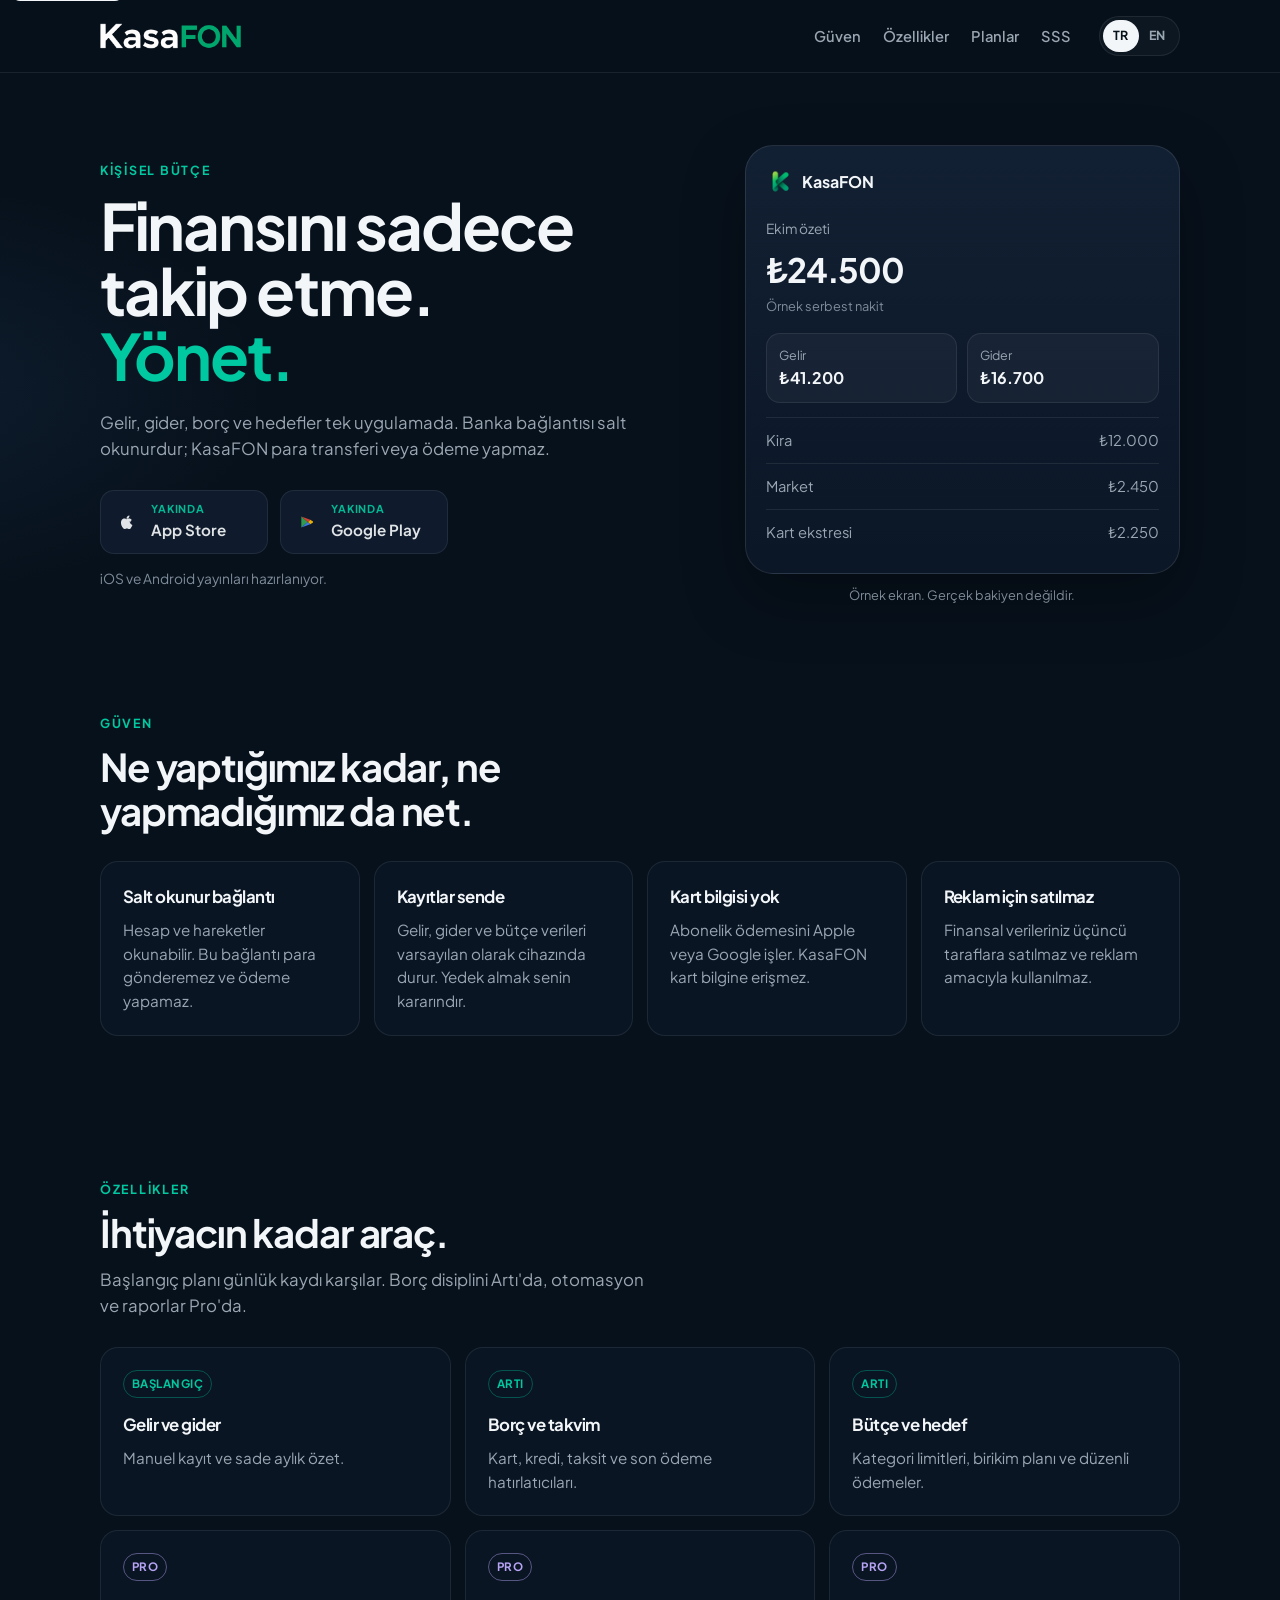
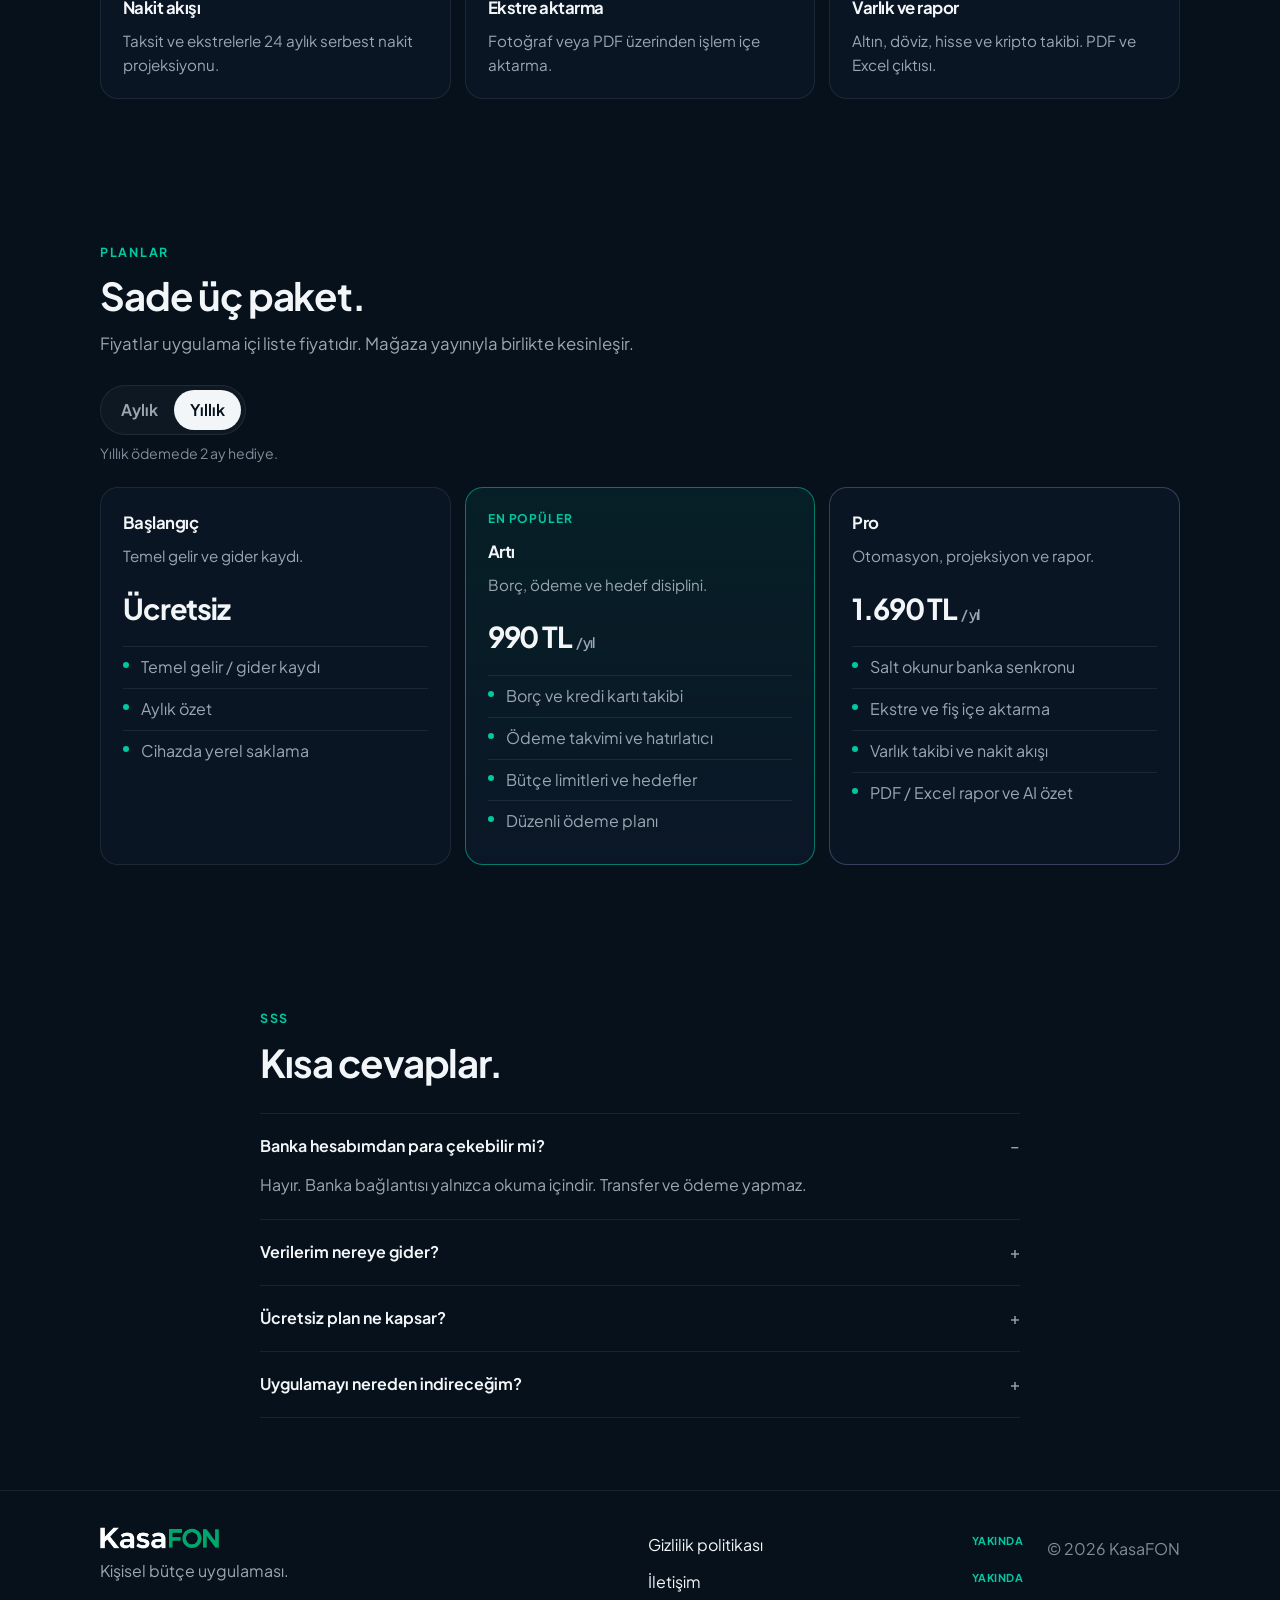
==== onizleme/index.html @ 9f0f2aa6 "Show a coming soon page to visitors while design preview stays private." ====
<!DOCTYPE html>
<html lang="tr">
  <head>
    <meta charset="utf-8" />
    <meta name="robots" content="noindex, nofollow" />
    <meta name="viewport" content="width=device-width, initial-scale=1" />
    <title>KasaFON — Kişisel bütçe</title>
    <meta
      name="description"
      content="KasaFON gelir, gider, borç ve hedeflerini tek yerde toplar. Banka bağlantısı salt okunurdur; uygulama para transferi veya ödeme yapmaz."
    />
    <meta name="theme-color" content="#07111c" />
    <link rel="icon" href="../assets/favicon.png" type="image/png" />
    <link rel="preconnect" href="https://fonts.googleapis.com" />
    <link rel="preconnect" href="https://fonts.gstatic.com" crossorigin />
    <link
      href="https://fonts.googleapis.com/css2?family=Plus+Jakarta+Sans:wght@400..700&display=swap"
      rel="stylesheet"
    />
    <link rel="stylesheet" href="../styles.css" />
  </head>
  <body>
    <a class="skip" href="#icerik" data-i18n="skip">İçeriğe geç</a>

    <header class="site-header">
      <div class="shell header-inner">
        <a class="brand" href="#ust" aria-label="KasaFON">
          <img src="../assets/wordmark.png" alt="KasaFON" width="150" height="28" />
        </a>
        <nav class="nav" data-i18n-aria="nav.label" aria-label="Sayfa">
          <a href="#guven" data-i18n="nav.trust">Güven</a>
          <a href="#ozellikler" data-i18n="nav.features">Özellikler</a>
          <a href="#planlar" data-i18n="nav.plans">Planlar</a>
          <a href="#sss" data-i18n="nav.faq">SSS</a>
        </nav>
        <div class="lang" role="group" data-i18n-aria="lang.label">
          <button type="button" data-set-lang="tr" aria-pressed="true">TR</button>
          <button type="button" data-set-lang="en" aria-pressed="false">EN</button>
        </div>
      </div>
    </header>

    <main id="icerik">
      <section class="hero" id="ust">
        <div class="shell hero-grid">
          <div class="hero-copy">
            <p class="eyebrow" data-i18n="hero.kicker">Kişisel bütçe</p>
            <h1>
              <span data-i18n="hero.title">Finansını sadece takip etme.</span>
              <span class="accent" data-i18n="hero.titleEm">Yönet.</span>
            </h1>
            <p class="lead" data-i18n="hero.lead">
              Gelir, gider, borç ve hedefler tek uygulamada. Banka bağlantısı salt okunurdur;
              KasaFON para transferi veya ödeme yapmaz.
            </p>
            <div class="store-row">
              <button type="button" class="store" disabled>
                <span class="store-mark" aria-hidden="true">
                  <svg viewBox="0 0 24 24" width="18" height="18">
                    <path
                      fill="currentColor"
                      d="M16.4 12.7c0-2.3 1.9-3.4 2-3.5-1.1-1.6-2.8-1.8-3.4-1.8-1.4-.2-2.8.8-3.5.8s-1.8-.8-3-.8c-1.5 0-3 .9-3.8 2.3-1.6 2.8-.4 7 1.2 9.3.8 1.1 1.7 2.3 2.9 2.3 1.2 0 1.6-.7 3-.7s1.8.7 3 .7 2-.1 2.9-2.3c.7-1 1.2-2 1.5-3.1-3.9-1.5-3.8-5.4-3.8-5.2zM14.3 6.2c.6-.8 1.1-1.9.9-3-1 .1-2.1.7-2.8 1.5-.6.7-1.2 1.8-1 2.9 1.1.1 2.2-.5 2.9-1.4z"
                    />
                  </svg>
                </span>
                <span>
                  <small data-i18n="store.soon">Yakında</small>
                  <strong>App Store</strong>
                </span>
              </button>
              <button type="button" class="store" disabled>
                <span class="store-mark" aria-hidden="true">
                  <svg viewBox="0 0 24 24" width="16" height="16">
                    <path fill="#34a853" d="M3.5 20.4 13.2 12 3.5 3.6z" />
                    <path fill="#fbbc04" d="M16.8 15.2 13.2 12l3.6-3.2 3.7 2.1c.8.5.8 1.7 0 2.2z" />
                    <path fill="#4285f4" d="M3.5 20.4 16.8 15.2 13.2 12z" />
                    <path fill="#ea4335" d="M3.5 3.6 13.2 12l3.6-3.2z" />
                  </svg>
                </span>
                <span>
                  <small data-i18n="store.soon">Yakında</small>
                  <strong>Google Play</strong>
                </span>
              </button>
            </div>
            <p class="fine" data-i18n="hero.note">iOS ve Android yayınları hazırlanıyor.</p>
          </div>

          <figure class="preview">
            <div class="phone">
              <div class="phone-bar">
                <img src="../assets/icon.png" alt="" width="28" height="28" />
                <span>KasaFON</span>
              </div>
              <p class="phone-label" data-i18n="mock.month">Ekim özeti</p>
              <p class="phone-amount">₺24.500</p>
              <p class="phone-caption" data-i18n="mock.balance">Örnek serbest nakit</p>
              <div class="split">
                <div>
                  <span data-i18n="mock.income">Gelir</span>
                  <strong>₺41.200</strong>
                </div>
                <div>
                  <span data-i18n="mock.expense">Gider</span>
                  <strong>₺16.700</strong>
                </div>
              </div>
              <ul class="phone-list">
                <li>
                  <span data-i18n="mock.row1">Kira</span>
                  <span>₺12.000</span>
                </li>
                <li>
                  <span data-i18n="mock.row2">Market</span>
                  <span>₺2.450</span>
                </li>
                <li>
                  <span data-i18n="mock.row3">Kart ekstresi</span>
                  <span>₺2.250</span>
                </li>
              </ul>
            </div>
            <figcaption data-i18n="mock.caption">Örnek ekran. Gerçek bakiyen değildir.</figcaption>
          </figure>
        </div>
      </section>

      <section class="trust" id="guven">
        <div class="shell">
          <div class="section-head">
            <p class="eyebrow" data-i18n="trust.kicker">Güven</p>
            <h2 data-i18n="trust.title">Ne yaptığımız kadar, ne yapmadığımız da net.</h2>
          </div>
          <div class="trust-grid">
            <article>
              <h3 data-i18n="trust.t1">Salt okunur bağlantı</h3>
              <p data-i18n="trust.d1">
                Hesap ve hareketler okunabilir. Bu bağlantı para gönderemez ve ödeme yapamaz.
              </p>
            </article>
            <article>
              <h3 data-i18n="trust.t2">Kayıtlar sende</h3>
              <p data-i18n="trust.d2">
                Gelir, gider ve bütçe verileri varsayılan olarak cihazında durur. Yedek almak senin kararındır.
              </p>
            </article>
            <article>
              <h3 data-i18n="trust.t3">Kart bilgisi yok</h3>
              <p data-i18n="trust.d3">
                Abonelik ödemesini Apple veya Google işler. KasaFON kart bilgine erişmez.
              </p>
            </article>
            <article>
              <h3 data-i18n="trust.t4">Reklam için satılmaz</h3>
              <p data-i18n="trust.d4">Finansal verileriniz üçüncü taraflara satılmaz ve reklam amacıyla kullanılmaz.</p>
            </article>
          </div>
        </div>
      </section>

      <section class="features" id="ozellikler">
        <div class="shell">
          <div class="section-head">
            <p class="eyebrow" data-i18n="features.kicker">Özellikler</p>
            <h2 data-i18n="features.title">İhtiyacın kadar araç.</h2>
            <p class="sub" data-i18n="features.lead">
              Başlangıç planı günlük kaydı karşılar. Borç disiplini Artı'da, otomasyon ve raporlar Pro'da.
            </p>
          </div>
          <div class="feature-grid">
            <article>
              <span class="badge" data-i18n="plan.starter">Başlangıç</span>
              <h3 data-i18n="f1.title">Gelir ve gider</h3>
              <p data-i18n="f1.body">Manuel kayıt ve sade aylık özet.</p>
            </article>
            <article>
              <span class="badge" data-i18n="plan.plus">Artı</span>
              <h3 data-i18n="f2.title">Borç ve takvim</h3>
              <p data-i18n="f2.body">Kart, kredi, taksit ve son ödeme hatırlatıcıları.</p>
            </article>
            <article>
              <span class="badge" data-i18n="plan.plus">Artı</span>
              <h3 data-i18n="f3.title">Bütçe ve hedef</h3>
              <p data-i18n="f3.body">Kategori limitleri, birikim planı ve düzenli ödemeler.</p>
            </article>
            <article>
              <span class="badge badge-pro" data-i18n="plan.pro">Pro</span>
              <h3 data-i18n="f4.title">Nakit akışı</h3>
              <p data-i18n="f4.body">Taksit ve ekstrelerle 24 aylık serbest nakit projeksiyonu.</p>
            </article>
            <article>
              <span class="badge badge-pro" data-i18n="plan.pro">Pro</span>
              <h3 data-i18n="f5.title">Ekstre aktarma</h3>
              <p data-i18n="f5.body">Fotoğraf veya PDF üzerinden işlem içe aktarma.</p>
            </article>
            <article>
              <span class="badge badge-pro" data-i18n="plan.pro">Pro</span>
              <h3 data-i18n="f6.title">Varlık ve rapor</h3>
              <p data-i18n="f6.body">Altın, döviz, hisse ve kripto takibi. PDF ve Excel çıktısı.</p>
            </article>
          </div>
        </div>
      </section>

      <section class="plans" id="planlar">
        <div class="shell">
          <div class="section-head">
            <p class="eyebrow" data-i18n="plans.kicker">Planlar</p>
            <h2 data-i18n="plans.title">Sade üç paket.</h2>
            <p class="sub" data-i18n="plans.lead">
              Fiyatlar uygulama içi liste fiyatıdır. Mağaza yayınıyla birlikte kesinleşir.
            </p>
          </div>

          <div class="billing" role="group" data-i18n-aria="plans.billingLabel">
            <button type="button" data-billing="monthly" aria-pressed="false" data-i18n="plans.monthly">Aylık</button>
            <button type="button" data-billing="yearly" aria-pressed="true" data-i18n="plans.yearly">Yıllık</button>
          </div>
          <p class="billing-note" data-i18n="plans.yearlyNote">Yıllık ödemede 2 ay hediye.</p>

          <div class="plan-grid">
            <article class="plan">
              <h3 data-i18n="plan.starter">Başlangıç</h3>
              <p class="plan-desc" data-i18n="starter.desc">Temel gelir ve gider kaydı.</p>
              <p class="price"><span data-i18n="plans.free">Ücretsiz</span></p>
              <ul>
                <li data-i18n="starter.f1">Temel gelir / gider kaydı</li>
                <li data-i18n="starter.f2">Aylık özet</li>
                <li data-i18n="starter.f3">Cihazda yerel saklama</li>
              </ul>
            </article>

            <article class="plan plan-popular">
              <p class="popular" data-i18n="plans.popular">En popüler</p>
              <h3 data-i18n="plan.plus">Artı</h3>
              <p class="plan-desc" data-i18n="plus.desc">Borç, ödeme ve hedef disiplini.</p>
              <p class="price">
                <span data-price="plus">990 TL</span>
                <small data-period>/ yıl</small>
              </p>
              <ul>
                <li data-i18n="plus.f1">Borç ve kredi kartı takibi</li>
                <li data-i18n="plus.f2">Ödeme takvimi ve hatırlatıcı</li>
                <li data-i18n="plus.f3">Bütçe limitleri ve hedefler</li>
                <li data-i18n="plus.f4">Düzenli ödeme planı</li>
              </ul>
            </article>

            <article class="plan plan-pro">
              <h3 data-i18n="plan.pro">Pro</h3>
              <p class="plan-desc" data-i18n="pro.desc">Otomasyon, projeksiyon ve rapor.</p>
              <p class="price">
                <span data-price="pro">1.690 TL</span>
                <small data-period>/ yıl</small>
              </p>
              <ul>
                <li data-i18n="pro.f1">Salt okunur banka senkronu</li>
                <li data-i18n="pro.f2">Ekstre ve fiş içe aktarma</li>
                <li data-i18n="pro.f3">Varlık takibi ve nakit akışı</li>
                <li data-i18n="pro.f4">PDF / Excel rapor ve AI özet</li>
              </ul>
            </article>
          </div>
        </div>
      </section>

      <section class="faq" id="sss">
        <div class="shell faq-wrap">
          <div class="section-head">
            <p class="eyebrow" data-i18n="faq.kicker">SSS</p>
            <h2 data-i18n="faq.title">Kısa cevaplar.</h2>
          </div>
          <div class="faq-list">
            <details open>
              <summary data-i18n="q1">Banka hesabımdan para çekebilir mi?</summary>
              <p data-i18n="a1">
                Hayır. Banka bağlantısı yalnızca okuma içindir. Transfer ve ödeme yapmaz.
              </p>
            </details>
            <details>
              <summary data-i18n="q2">Verilerim nereye gider?</summary>
              <p data-i18n="a2">
                Gelir, gider ve bütçe kayıtları varsayılan olarak cihazında kalır. Hesap açarsan e-posta adresin kimlik doğrulama için saklanır. Kart bilgin KasaFON'a gelmez.
              </p>
            </details>
            <details>
              <summary data-i18n="q3">Ücretsiz plan ne kapsar?</summary>
              <p data-i18n="a3">
                Temel gelir-gider kaydı ve aylık özet. Borç araçları, hedefler, banka bağlantısı ve raporlar üst planlardadır.
              </p>
            </details>
            <details>
              <summary data-i18n="q4">Uygulamayı nereden indireceğim?</summary>
              <p data-i18n="a4">
                App Store ve Google Play yayınları hazırlanıyor. Bağlantılar açıldığında bu sayfada yer alacak.
              </p>
            </details>
          </div>
        </div>
      </section>
    </main>

    <footer class="site-footer">
      <div class="shell footer-inner">
        <div>
          <img src="../assets/wordmark.png" alt="KasaFON" width="128" height="24" />
          <p data-i18n="footer.tag">Kişisel bütçe uygulaması.</p>
        </div>
        <ul>
          <li>
            <span data-i18n="footer.privacy">Gizlilik politikası</span>
            <small data-i18n="footer.soon">Yakında</small>
          </li>
          <li>
            <span data-i18n="footer.contact">İletişim</span>
            <small data-i18n="footer.soon">Yakında</small>
          </li>
        </ul>
        <p class="rights" data-i18n="footer.rights">© 2026 KasaFON</p>
      </div>
    </footer>

    <script src="../main.js"></script>
  </body>
</html>
---- styles.css ----
:root {
  --bg: #07111c;
  --bg-2: #0c1828;
  --line: rgba(255, 255, 255, 0.08);
  --text: #f3f6f8;
  --muted: #9aa6b2;
  --faint: #7f8c99;
  --teal: #00c8a0;
  --teal-deep: #00a882;
  --violet: #b7a4f5;
  --shadow: 0 24px 60px rgba(0, 0, 0, 0.35);
  --radius: 18px;
  --shell: 1080px;
  --font: "Plus Jakarta Sans", "Segoe UI", sans-serif;
}

* { box-sizing: border-box; }
html { scroll-behavior: smooth; }
body {
  margin: 0;
  font-family: var(--font);
  color: var(--text);
  background:
    radial-gradient(880px 420px at 85% -8%, rgba(0, 200, 160, 0.16), transparent 62%),
    radial-gradient(640px 360px at -8% 12%, rgba(96, 165, 250, 0.08), transparent 58%),
    var(--bg);
  line-height: 1.55;
}
img { max-width: 100%; display: block; }
button, a { font: inherit; }
a { color: inherit; }

.skip {
  position: absolute;
  left: 12px;
  top: -40px;
  background: var(--text);
  color: var(--bg);
  padding: 8px 12px;
  border-radius: 8px;
  z-index: 20;
}
.skip:focus { top: 12px; }

.shell {
  width: min(var(--shell), calc(100% - 40px));
  margin: 0 auto;
}

.site-header {
  position: sticky;
  top: 0;
  z-index: 10;
  backdrop-filter: blur(16px);
  background: rgba(7, 17, 28, 0.78);
  border-bottom: 1px solid var(--line);
}
.header-inner {
  min-height: 72px;
  display: flex;
  align-items: center;
  gap: 28px;
}
.brand img { height: 26px; width: auto; }
.nav {
  display: flex;
  gap: 22px;
  margin-left: auto;
}
.nav a {
  text-decoration: none;
  color: var(--muted);
  font-size: 0.92rem;
  font-weight: 560;
}
.nav a:hover { color: var(--text); }
.lang {
  display: flex;
  padding: 3px;
  border: 1px solid var(--line);
  border-radius: 999px;
  background: rgba(255, 255, 255, 0.03);
}
.lang button {
  border: 0;
  background: transparent;
  color: var(--muted);
  border-radius: 999px;
  padding: 6px 10px;
  cursor: pointer;
  font-size: 0.78rem;
  font-weight: 700;
  letter-spacing: 0.04em;
}
.lang button[aria-pressed="true"] {
  background: var(--text);
  color: #07111c;
}

.hero { padding: 72px 0 36px; }
.hero-grid {
  display: grid;
  grid-template-columns: 1.15fr 0.85fr;
  gap: 56px;
  align-items: center;
}
.eyebrow {
  margin: 0 0 12px;
  color: var(--teal);
  font-size: 0.78rem;
  font-weight: 700;
  letter-spacing: 0.14em;
  text-transform: uppercase;
}
h1, h2, h3 { letter-spacing: -0.03em; margin: 0; }
h1 {
  font-size: clamp(2.4rem, 5vw, 4.3rem);
  line-height: 1.02;
  font-weight: 680;
  max-width: 12ch;
}
h1 .accent { display: block; color: var(--teal); }
.lead, .sub {
  color: var(--muted);
  font-size: 1.05rem;
  max-width: 46ch;
}
.lead { margin: 22px 0 0; }

.store-row {
  display: flex;
  flex-wrap: wrap;
  gap: 12px;
  margin-top: 28px;
}
.store {
  display: flex;
  align-items: center;
  gap: 10px;
  text-align: left;
  color: var(--text);
  background: #101c2e;
  border: 1px solid var(--line);
  border-radius: 14px;
  padding: 10px 14px 10px 12px;
  min-width: 168px;
  cursor: not-allowed;
  opacity: 0.92;
}
.store small {
  display: block;
  color: var(--teal);
  font-size: 0.68rem;
  letter-spacing: 0.08em;
  text-transform: uppercase;
  font-weight: 700;
}
.store strong { font-size: 0.95rem; font-weight: 650; }
.store-mark {
  width: 28px;
  height: 28px;
  display: grid;
  place-items: center;
}
.fine {
  margin: 14px 0 0;
  color: var(--faint);
  font-size: 0.86rem;
}

.preview { margin: 0; }
.phone {
  background: linear-gradient(180deg, #122033, #0b1626);
  border: 1px solid rgba(255, 255, 255, 0.1);
  border-radius: 28px;
  padding: 22px 20px 18px;
  box-shadow: var(--shadow);
}
.phone-bar {
  display: flex;
  align-items: center;
  gap: 8px;
  font-weight: 700;
  margin-bottom: 22px;
}
.phone-bar img { width: 28px; height: 28px; }
.phone-label { margin: 0; color: var(--muted); font-size: 0.86rem; }
.phone-amount {
  margin: 4px 0 0;
  font-size: 2.1rem;
  font-weight: 700;
  letter-spacing: -0.04em;
}
.phone-caption { margin: 2px 0 16px; color: var(--faint); font-size: 0.8rem; }
.split {
  display: grid;
  grid-template-columns: 1fr 1fr;
  gap: 10px;
}
.split div {
  background: rgba(255, 255, 255, 0.04);
  border: 1px solid var(--line);
  border-radius: 14px;
  padding: 12px;
}
.split span { display: block; color: var(--muted); font-size: 0.78rem; }
.split strong { font-size: 1rem; }
.phone-list { list-style: none; margin: 14px 0 0; padding: 0; }
.phone-list li {
  display: flex;
  justify-content: space-between;
  padding: 11px 0;
  border-top: 1px solid var(--line);
  color: var(--muted);
  font-size: 0.92rem;
}
.preview figcaption {
  margin-top: 12px;
  color: var(--faint);
  font-size: 0.8rem;
  text-align: center;
}

.trust, .features, .plans, .faq { padding: 72px 0; }
.section-head { max-width: 640px; margin-bottom: 28px; }
h2 { font-size: clamp(1.8rem, 3vw, 2.5rem); line-height: 1.15; font-weight: 680; }
.sub { margin: 12px 0 0; }

.trust-grid, .feature-grid, .plan-grid {
  display: grid;
  gap: 14px;
}
.trust-grid { grid-template-columns: repeat(4, 1fr); }
.feature-grid { grid-template-columns: repeat(3, 1fr); }
.plan-grid { grid-template-columns: repeat(3, 1fr); align-items: stretch; }

.trust-grid article,
.feature-grid article,
.plan {
  background: rgba(12, 24, 40, 0.72);
  border: 1px solid var(--line);
  border-radius: var(--radius);
  padding: 22px;
}
.trust-grid h3,
.feature-grid h3,
.plan h3 { font-size: 1.05rem; font-weight: 680; }
.trust-grid p,
.feature-grid p,
.plan-desc { color: var(--muted); margin: 8px 0 0; font-size: 0.95rem; }

.badge {
  display: inline-flex;
  margin-bottom: 14px;
  padding: 4px 8px;
  border-radius: 999px;
  border: 1px solid rgba(0, 200, 160, 0.35);
  color: var(--teal);
  font-size: 0.72rem;
  font-weight: 700;
  letter-spacing: 0.04em;
  text-transform: uppercase;
}
.badge-pro {
  border-color: rgba(183, 164, 245, 0.45);
  color: var(--violet);
}

.billing {
  display: inline-flex;
  padding: 4px;
  border-radius: 999px;
  border: 1px solid var(--line);
  background: rgba(255, 255, 255, 0.03);
  margin-bottom: 8px;
}
.billing button {
  border: 0;
  background: transparent;
  color: var(--muted);
  border-radius: 999px;
  padding: 8px 16px;
  cursor: pointer;
  font-weight: 650;
}
.billing button[aria-pressed="true"] {
  background: var(--text);
  color: #07111c;
}
.billing-note { margin: 0 0 22px; color: var(--faint); font-size: 0.88rem; }

.plan-popular {
  border-color: rgba(0, 200, 160, 0.55);
  background: linear-gradient(180deg, rgba(0, 200, 160, 0.08), rgba(12, 24, 40, 0.9));
}
.plan-pro { border-color: rgba(183, 164, 245, 0.28); }
.popular {
  margin: 0 0 10px;
  color: var(--teal);
  font-size: 0.75rem;
  font-weight: 700;
  letter-spacing: 0.08em;
  text-transform: uppercase;
}
.price {
  margin: 18px 0 8px;
  font-size: 1.8rem;
  font-weight: 720;
  letter-spacing: -0.04em;
}
.price small { font-size: 0.9rem; color: var(--muted); font-weight: 560; }
.plan ul { margin: 16px 0 0; padding: 0; list-style: none; }
.plan li {
  position: relative;
  padding: 8px 0 8px 18px;
  color: var(--muted);
  border-top: 1px solid var(--line);
}
.plan li::before {
  content: "";
  width: 6px;
  height: 6px;
  border-radius: 50%;
  background: var(--teal);
  position: absolute;
  left: 0;
  top: 15px;
}

.faq-wrap { max-width: 760px; }
.faq-list details {
  border-top: 1px solid var(--line);
  padding: 6px 0;
}
.faq-list details:last-child { border-bottom: 1px solid var(--line); }
.faq-list summary {
  cursor: pointer;
  font-weight: 650;
  padding: 14px 0;
  list-style: none;
}
.faq-list summary::-webkit-details-marker { display: none; }
.faq-list summary::after {
  content: "+";
  float: right;
  color: var(--muted);
  font-weight: 500;
}
.faq-list details[open] summary::after { content: "–"; }
.faq-list p { margin: 0 0 16px; color: var(--muted); max-width: 62ch; }

.site-footer {
  border-top: 1px solid var(--line);
  padding: 36px 0 48px;
}
.footer-inner {
  display: grid;
  grid-template-columns: 1.4fr 1fr auto;
  gap: 24px;
  align-items: start;
}
.footer-inner img { height: 22px; width: auto; }
.footer-inner p { margin: 10px 0 0; color: var(--muted); }
.footer-inner ul { list-style: none; margin: 0; padding: 0; }
.footer-inner li {
  display: flex;
  justify-content: space-between;
  gap: 16px;
  padding: 6px 0;
  color: var(--text);
}
.footer-inner small {
  color: var(--teal);
  font-weight: 700;
  letter-spacing: 0.04em;
  text-transform: uppercase;
  font-size: 0.68rem;
}
.rights { color: var(--faint) !important; }

:focus-visible {
  outline: 2px solid var(--teal);
  outline-offset: 3px;
}

@media (max-width: 900px) {
  .hero-grid,
  .trust-grid,
  .feature-grid,
  .plan-grid,
  .footer-inner {
    grid-template-columns: 1fr 1fr;
  }
  .header-inner { flex-wrap: wrap; gap: 12px 18px; padding: 12px 0; }
  .nav { margin-left: 0; order: 3; width: 100%; gap: 16px; }
  .lang { margin-left: auto; }
  .hero { padding-top: 36px; }
  h1 { max-width: 14ch; }
}

@media (max-width: 640px) {
  .trust-grid,
  .feature-grid,
  .plan-grid,
  .footer-inner,
  .hero-grid {
    grid-template-columns: 1fr;
  }
}

@media (prefers-reduced-motion: reduce) {
  html { scroll-behavior: auto; }
}
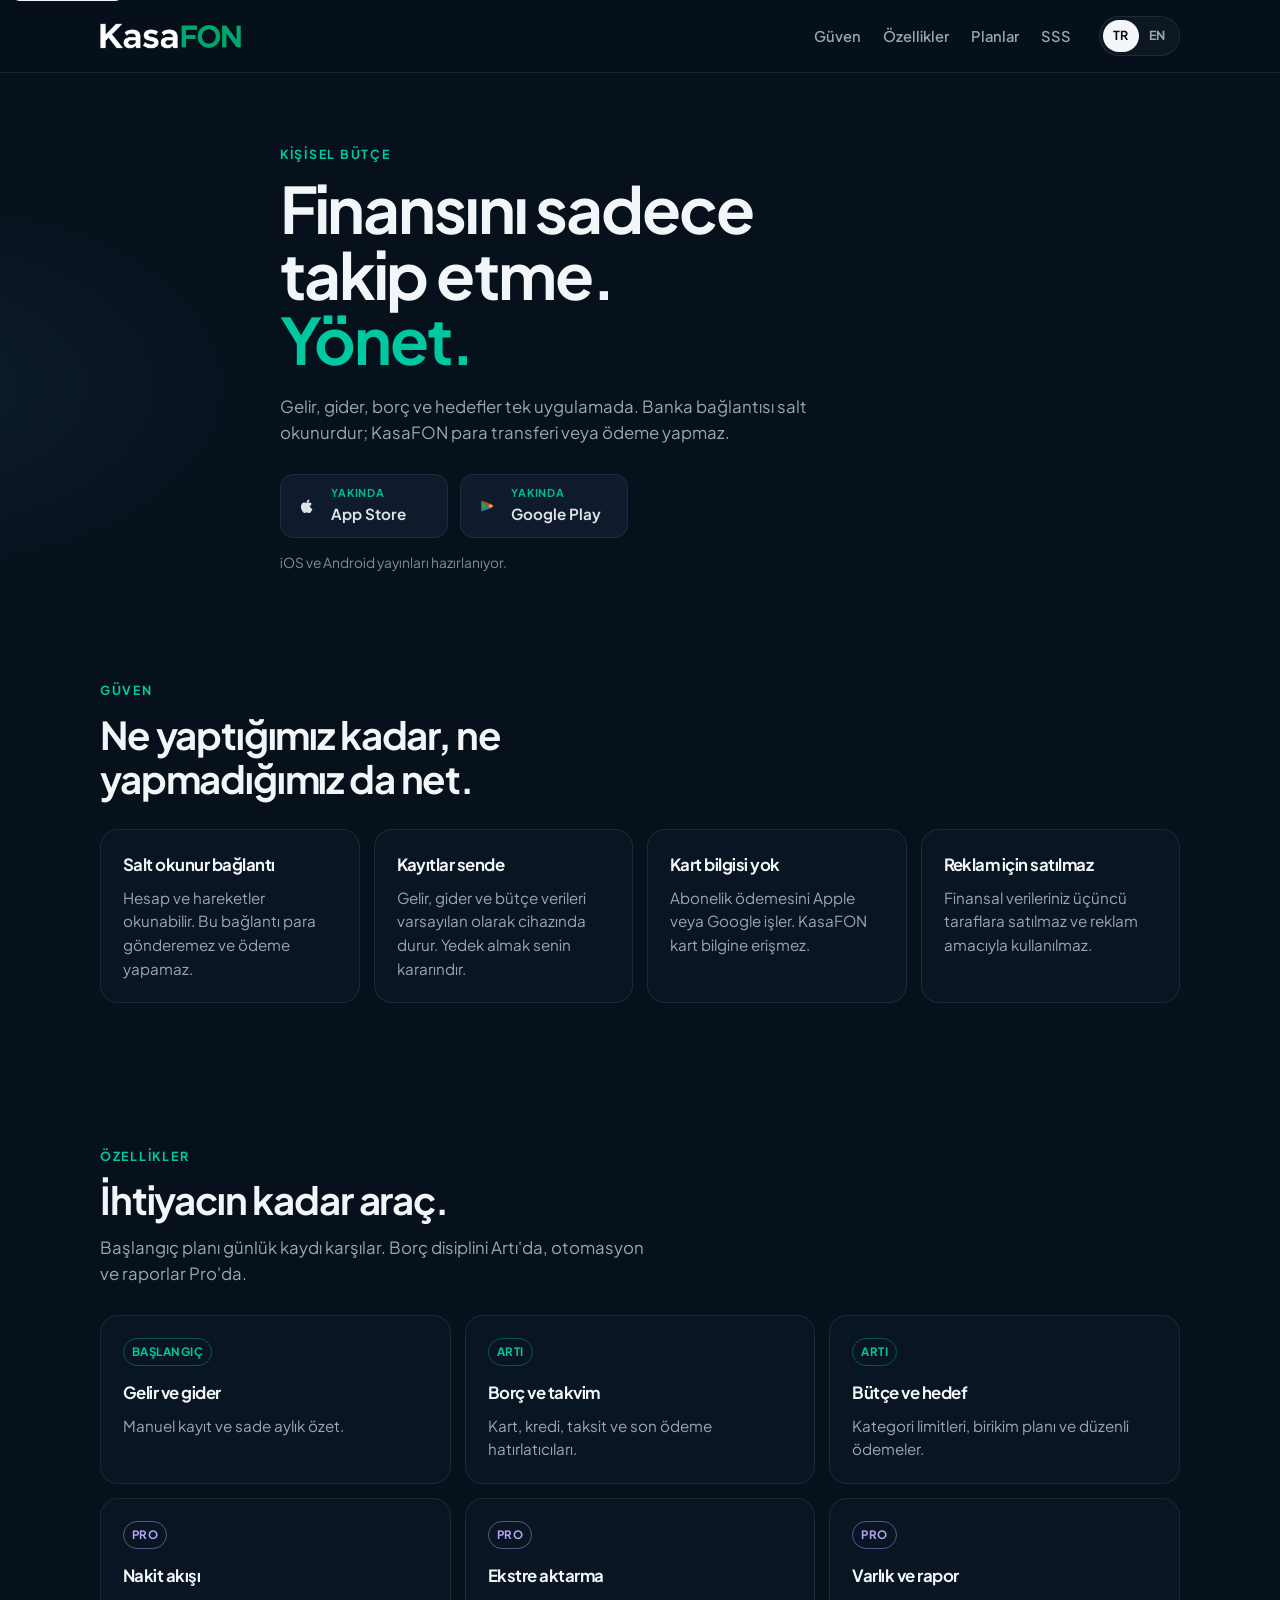
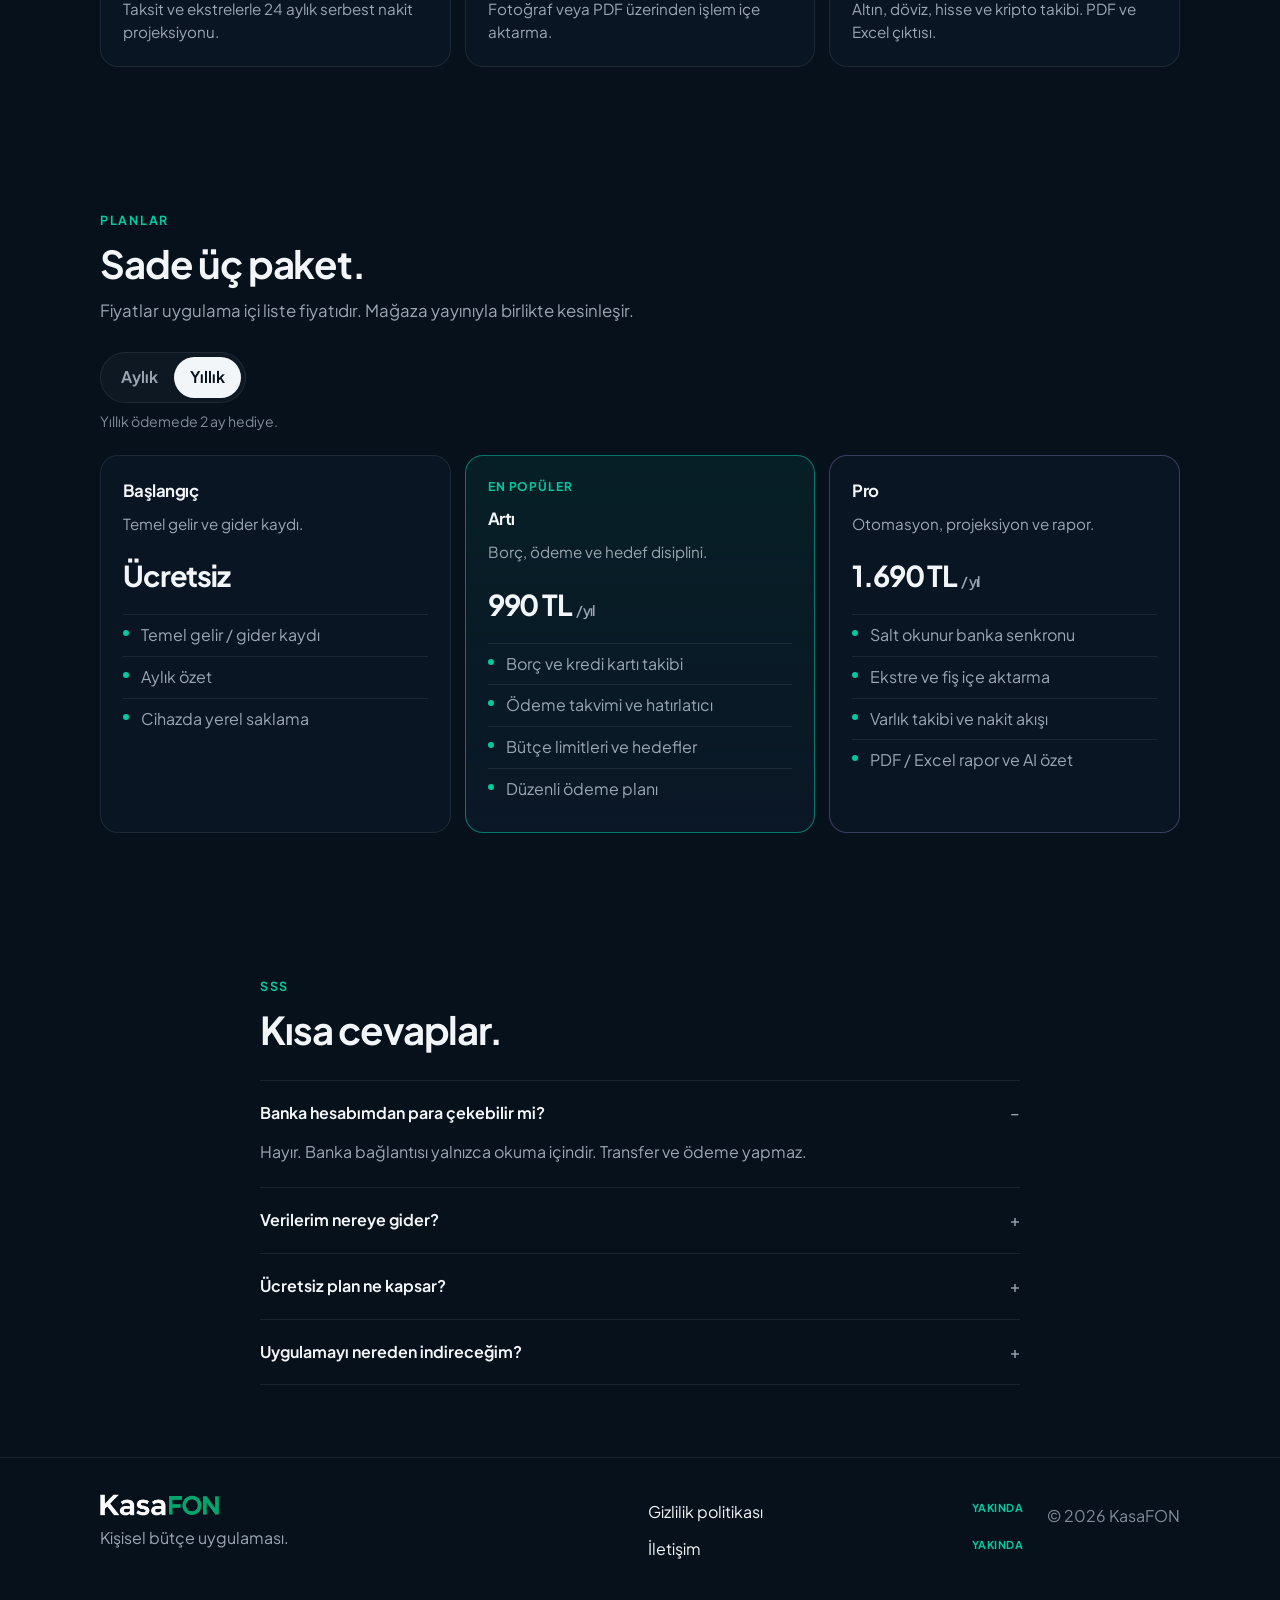
==== commit 329e5561: "Remove the sample phone screen from the marketing page." ====
--- a/onizleme/index.html
+++ b/onizleme/index.html
@@ -85,43 +85,6 @@
             </div>
             <p class="fine" data-i18n="hero.note">iOS ve Android yayınları hazırlanıyor.</p>
           </div>
-
-          <figure class="preview">
-            <div class="phone">
-              <div class="phone-bar">
-                <img src="../assets/icon.png" alt="" width="28" height="28" />
-                <span>KasaFON</span>
-              </div>
-              <p class="phone-label" data-i18n="mock.month">Ekim özeti</p>
-              <p class="phone-amount">₺24.500</p>
-              <p class="phone-caption" data-i18n="mock.balance">Örnek serbest nakit</p>
-              <div class="split">
-                <div>
-                  <span data-i18n="mock.income">Gelir</span>
-                  <strong>₺41.200</strong>
-                </div>
-                <div>
-                  <span data-i18n="mock.expense">Gider</span>
-                  <strong>₺16.700</strong>
-                </div>
-              </div>
-              <ul class="phone-list">
-                <li>
-                  <span data-i18n="mock.row1">Kira</span>
-                  <span>₺12.000</span>
-                </li>
-                <li>
-                  <span data-i18n="mock.row2">Market</span>
-                  <span>₺2.450</span>
-                </li>
-                <li>
-                  <span data-i18n="mock.row3">Kart ekstresi</span>
-                  <span>₺2.250</span>
-                </li>
-              </ul>
-            </div>
-            <figcaption data-i18n="mock.caption">Örnek ekran. Gerçek bakiyen değildir.</figcaption>
-          </figure>
         </div>
       </section>
 
--- a/styles.css
+++ b/styles.css
@@ -99,10 +99,8 @@
 
 .hero { padding: 72px 0 36px; }
 .hero-grid {
-  display: grid;
-  grid-template-columns: 1.15fr 0.85fr;
-  gap: 56px;
-  align-items: center;
+  display: block;
+  max-width: 720px;
 }
 .eyebrow {
   margin: 0 0 12px;
@@ -168,59 +166,6 @@
   font-size: 0.86rem;
 }
 
-.preview { margin: 0; }
-.phone {
-  background: linear-gradient(180deg, #122033, #0b1626);
-  border: 1px solid rgba(255, 255, 255, 0.1);
-  border-radius: 28px;
-  padding: 22px 20px 18px;
-  box-shadow: var(--shadow);
-}
-.phone-bar {
-  display: flex;
-  align-items: center;
-  gap: 8px;
-  font-weight: 700;
-  margin-bottom: 22px;
-}
-.phone-bar img { width: 28px; height: 28px; }
-.phone-label { margin: 0; color: var(--muted); font-size: 0.86rem; }
-.phone-amount {
-  margin: 4px 0 0;
-  font-size: 2.1rem;
-  font-weight: 700;
-  letter-spacing: -0.04em;
-}
-.phone-caption { margin: 2px 0 16px; color: var(--faint); font-size: 0.8rem; }
-.split {
-  display: grid;
-  grid-template-columns: 1fr 1fr;
-  gap: 10px;
-}
-.split div {
-  background: rgba(255, 255, 255, 0.04);
-  border: 1px solid var(--line);
-  border-radius: 14px;
-  padding: 12px;
-}
-.split span { display: block; color: var(--muted); font-size: 0.78rem; }
-.split strong { font-size: 1rem; }
-.phone-list { list-style: none; margin: 14px 0 0; padding: 0; }
-.phone-list li {
-  display: flex;
-  justify-content: space-between;
-  padding: 11px 0;
-  border-top: 1px solid var(--line);
-  color: var(--muted);
-  font-size: 0.92rem;
-}
-.preview figcaption {
-  margin-top: 12px;
-  color: var(--faint);
-  font-size: 0.8rem;
-  text-align: center;
-}
-
 .trust, .features, .plans, .faq { padding: 72px 0; }
 .section-head { max-width: 640px; margin-bottom: 28px; }
 h2 { font-size: clamp(1.8rem, 3vw, 2.5rem); line-height: 1.15; font-weight: 680; }
@@ -384,7 +329,6 @@
 }
 
 @media (max-width: 900px) {
-  .hero-grid,
   .trust-grid,
   .feature-grid,
   .plan-grid,
@@ -402,8 +346,7 @@
   .trust-grid,
   .feature-grid,
   .plan-grid,
-  .footer-inner,
-  .hero-grid {
+  .footer-inner {
     grid-template-columns: 1fr;
   }
 }
